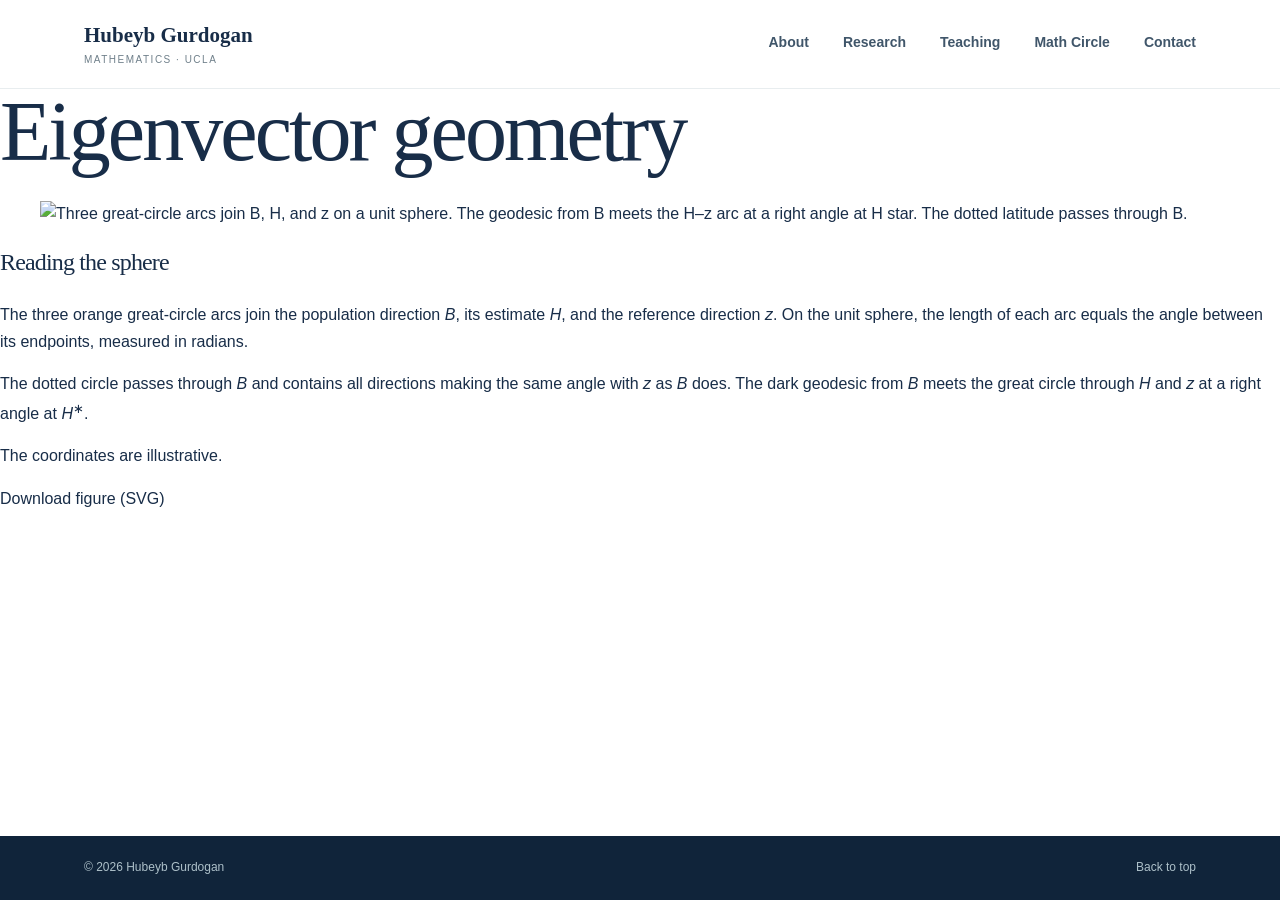
==== geometry.html @ 72672727 "Publish academic website" ====
<!doctype html>
<html lang="en">
<head>
  <meta charset="utf-8">
  <meta name="viewport" content="width=device-width, initial-scale=1">
  <meta name="description" content="Hubeyb Gurdogan, lecturer in mathematics at UCLA. Research, teaching, undergraduate mentorship, and contact information.">
  <title>Eigenvector geometry | Hubeyb Gurdogan</title>
  <link rel="stylesheet" href="/style.css">
  
<link rel="stylesheet" href="/geometry/sphere.css">
</head>
<body id="top">
  <a class="skip-link" href="#main">Skip to content</a>
  <header class="site-header">
    <div class="nav-wrap">
      <a class="brand" href="/">Hubeyb Gurdogan<span>Mathematics · UCLA</span></a>
      <nav aria-label="Main navigation"><a href="/">About</a> <a href="/research.html">Research</a> <a href="/teaching.html">Teaching</a> <a href="/math-circle.html">Math Circle</a> <a href="/contact.html">Contact</a></nav>
    </div>
  </header>
  
<main id="main" class="geometry-page">
  <h1>Eigenvector geometry</h1>
  <div class="geometry-layout">
    <figure class="sphere-figure"><img src="/geometry/eigenvector-geometry.svg" width="436" height="352"
           alt="Three great-circle arcs join B, H, and z on a unit sphere. The geodesic from B meets the H–z arc at a right angle at H star. The dotted latitude passes through B."></figure>

  <section class="geometry-notes">
    <h2>Reading the sphere</h2>
    <p>The three orange great-circle arcs join the population direction <i>B</i>, its estimate <i>H</i>, and the reference direction <i>z</i>. On the unit sphere, the length of each arc equals the angle between its endpoints, measured in radians.</p>
    <p>The dotted circle passes through <i>B</i> and contains all directions making the same angle with <i>z</i> as <i>B</i> does. The dark geodesic from <i>B</i> meets the great circle through <i>H</i> and <i>z</i> at a right angle at <i>H</i><sup>∗</sup>.</p>
    <p class="geometry-caption">The coordinates are illustrative.</p>
  <p><a href="/geometry/eigenvector-geometry.svg" download="eigenvector-geometry.svg">Download figure (SVG)</a></p>
  </section></div>
</main>
<footer><span>© 2026 Hubeyb Gurdogan</span><a href="#top">Back to top</a></footer>
</body>
</html>
---- style.css ----
:root{--ink:#182d48;--muted:#58697a;--blue:#285977;--paper:#fff;--line:#dce3e7;--accent:#b57553}*{box-sizing:border-box}html{scroll-behavior:smooth}body{margin:0;font-family:Arial,Helvetica,sans-serif;color:var(--ink);background:var(--paper);font-size:16px;line-height:1.65}a{color:inherit;text-decoration:none}a:hover{text-decoration:underline}a:focus-visible{outline:3px solid #b57553;outline-offset:4px}.site-header{background:white;border-bottom:1px solid #e8edef}.nav-wrap{max-width:1180px;margin:auto;min-height:88px;display:flex;align-items:center;justify-content:space-between;padding:0 34px}.brand{font-family:Georgia,serif;font-size:21px;font-weight:700;line-height:1.2}.brand span{display:block;font:10px Arial,sans-serif;letter-spacing:.15em;text-transform:uppercase;color:#70808b;margin-top:6px}nav{display:flex;gap:34px;font-size:14px;font-weight:600;color:#40566a}.hero{background:#f1f6f7}.hero-inner{max-width:1180px;margin:auto;padding:92px 34px 96px;display:grid;grid-template-columns:1fr .88fr;gap:80px;align-items:center}.eyebrow,.kicker{font-size:11px;font-weight:700;letter-spacing:.19em;color:#728894;margin:0 0 22px}h1,h2,h3,p{margin-top:0}h1,h2{font-family:Georgia,'Times New Roman',serif;font-weight:400;letter-spacing:-.035em}h1{font-size:clamp(55px,6.6vw,84px);line-height:1.03;margin-bottom:25px}.dot{color:var(--accent)}.hero-role{font-size:18px;line-height:1.55;font-weight:600;margin-bottom:18px}.hero-intro{color:var(--muted);max-width:450px;font-size:17px}.hero-links{display:flex;align-items:center;gap:28px;margin-top:30px}.button{background:var(--ink);color:white;padding:12px 19px;font-size:14px;font-weight:700}.text-link{font-size:14px;font-weight:700;border-bottom:1px solid #9aaeb7;padding:10px 0}.hero-art{background:#e7f0f1;border:1px solid #d6e4e5;padding:25px 26px 18px}.hero-art svg{width:100%;display:block}.art-label{font-size:10px;letter-spacing:.17em;color:#698290;font-weight:700}.art-label span{color:var(--accent);padding:0 4px}.hero-art p{font:italic 13px Georgia,serif;color:#78909a;margin:0}.section{max-width:1180px;margin:auto;padding:105px 34px;display:grid;grid-template-columns:170px 1fr;gap:30px;scroll-margin-top:20px}.section-label{font-size:11px;font-weight:700;letter-spacing:.15em;color:#778a94;padding-top:8px}.section-label span{color:#b77c5c;margin-right:14px}.section-content h2,.contact h2{font-size:clamp(34px,4vw,48px);line-height:1.14;margin-bottom:30px}.about-grid{display:grid;grid-template-columns:1.45fr 1fr;gap:68px}.about-grid p{color:#4e6070;font-size:17px}.about-grid aside{border-left:1px solid var(--line);padding-left:32px}.about-grid h3,.pub-title{font-size:12px;letter-spacing:.13em;text-transform:uppercase}.interest-list{list-style:none;padding:0;margin:20px 0}.interest-list li{margin:8px 0;color:#526675}.research{border-top:1px solid var(--line)}.section-heading{display:flex;justify-content:space-between;gap:50px;align-items:end}.section-heading>p{max-width:300px;color:var(--muted);font-size:15px}.section-heading .kicker{margin-bottom:12px}.topic-grid{display:grid;grid-template-columns:repeat(3,1fr);gap:0;margin:26px 0 55px;background:#f4f7f7}.topic-grid article{padding:26px 24px;border-right:1px solid #dde7e8}.topic-grid article:last-child{border:0}.topic-grid h3{font:20px Georgia,serif;margin:0 0 11px}.topic-grid p{font-size:14px;color:var(--muted);margin:0}.pub-title{margin-bottom:10px}.publication{border-bottom:1px solid var(--line);display:grid;grid-template-columns:70px 1fr;gap:20px;padding:19px 0}.publication>span{font-size:13px;color:#87949b}.publication a,.publication strong{font-family:Georgia,serif;font-size:18px;font-weight:400}.publication a{color:#245d80}.publication p{font-size:14px;color:#71818d;margin:5px 0 0}.teaching{border-top:1px solid var(--line)}.institution{margin-top:27px;padding-bottom:12px;border-bottom:2px solid var(--ink);font-size:11px;letter-spacing:.14em;font-weight:700;color:#788a94}.course{display:flex;justify-content:space-between;gap:25px;border-bottom:1px solid var(--line);padding:21px 0}.course h3{font:19px Georgia,serif;margin-bottom:4px}.course p{font-size:14px;color:#73828c;margin:0}.course .term{white-space:nowrap}.contact{background:#172e49;color:white}.contact-inner{max-width:1180px;margin:auto;padding:80px 34px;display:flex;justify-content:space-between;gap:50px}.contact .kicker{color:#a9c0c7}.contact h2{margin-bottom:15px}.contact p{color:#c2d0d8}.contact a{color:white;border-bottom:1px solid #90b4c4;padding-bottom:3px}.contact-meta{font-size:13px;letter-spacing:.04em;align-self:end}.contact-meta p:first-child{font-size:11px;letter-spacing:.15em;line-height:1.8}footer{background:#10243a;color:#adc0c9;display:flex;justify-content:space-between;padding:22px max(34px,calc((100vw - 1112px)/2));font-size:12px}@media(max-width:760px){.nav-wrap{padding:20px 22px;align-items:flex-start;gap:18px;flex-direction:column}nav{gap:20px;flex-wrap:wrap}.hero-inner{padding:65px 22px;grid-template-columns:1fr;gap:45px}.hero-art{max-width:460px}.section{padding:70px 22px;grid-template-columns:1fr;gap:17px}.about-grid{grid-template-columns:1fr;gap:15px}.about-grid aside{padding-left:20px}.section-heading{display:block}.topic-grid{grid-template-columns:1fr}.topic-grid article{border-right:0;border-bottom:1px solid #dde7e8}.course{display:block}.course .term{margin-top:9px}.contact-inner{padding:65px 22px;flex-direction:column}.contact-meta{align-self:start}footer{padding:22px}}

/* Navigation and independent academic pages */
body { min-height: 100vh; display: flex; flex-direction: column; }
main { flex: 1; }
.skip-link { position: absolute; left: 1rem; top: -5rem; z-index: 2; background: white; padding: .5rem 1rem; }
.skip-link:focus { top: 1rem; }
.site-header nav a { padding: .45rem 0; border-bottom: 2px solid transparent; }
.site-header nav a[aria-current="page"] { color: var(--ink); border-bottom-color: var(--accent); }
.about { display: block; }
.page-intro { background: #f1f6f7; border-bottom: 1px solid var(--line); }
.page-intro > div, .page-columns, .contact-details { max-width: 1180px; margin: auto; padding-inline: 34px; }
.page-intro > div { padding-block: clamp(3rem, 6vw, 5.25rem); }
.page-intro h1 { font-size: clamp(3rem, 6vw, 5rem); margin: 0; }
.page-intro p { margin: 1.25rem 0 0; max-width: 44rem; color: #465b69; font-size: 1.2rem; line-height: 1.6; }
.page-columns { display: grid; grid-template-columns: minmax(185px, 1fr) minmax(0, 3.4fr); gap: clamp(2rem, 7vw, 6rem); padding-block: 3.75rem 5rem; }
.contents-nav { align-self: start; position: sticky; top: 2rem; display: grid; gap: .5rem; border-left: 2px solid var(--line); padding-left: 1rem; }
.contents-nav span { font-size: .875rem; font-weight: bold; margin-bottom: .4rem; }
.contents-nav a { font-weight: normal; color: var(--blue); }
.page-body { max-width: 49rem; width: 100%; }
.page-body h2, .contact-details h2 { font-size: clamp(1.7rem, 3vw, 2.35rem); line-height: 1.16; margin-bottom: 1.15rem; }
.area, .mentoring, .paper-list, .course-list { scroll-margin-top: 2rem; }
.area { border-bottom: 1px solid var(--line); margin-bottom: 2rem; padding-bottom: 1.9rem; }
.area p, .mentoring article > p, .contact-details p { font-size: 1.07rem; line-height: 1.72; color: #415563; margin: 0; }
.mentoring { margin-top: 3.75rem; }
.mentoring article { padding: 1.1rem 0 1.4rem; border-bottom: 1px solid var(--line); }
.mentoring header { display: flex; align-items: baseline; justify-content: space-between; gap: .75rem; margin-bottom: .5rem; }
.mentoring header p { font-size: .925rem; color: #536876; margin: 0; }
.mentoring h3 { font: 1.35rem Georgia, serif; margin: 0; }
.project-sources { display: flex; flex-wrap: wrap; gap: .5rem 1.5rem; list-style: none; margin: 1rem 0 0; padding: 0; }
.profile-column p a, .project-sources a, .mentoring a, .contact-details a, .paper-list a { color: var(--blue); text-decoration: underline; text-decoration-color: #9ab1bd; text-underline-offset: .17em; }
.course h3 { line-height: 1.4; }
.course p, .publication p, .publication > span { color: #566976; }
.contact-details { width: 100%; padding-block: 3rem 5rem; display: grid; grid-template-columns: repeat(2, minmax(0,1fr)); gap: 2rem; }
.contact-details section { border-top: 1px solid var(--line); padding-top: 1.5rem; }
.contact-details p + p { margin-top: 1rem; }

@media (max-width: 760px) {
  .page-columns { grid-template-columns: 1fr; gap: 2rem; padding-block: 2rem 3rem; }
  .page-intro > div, .page-columns, .contact-details { padding-inline: 22px; }
  .contents-nav { position: static; display: flex; gap: .35rem 1rem; flex-wrap: wrap; }
  .contents-nav span { flex-basis: 100%; margin: 0; }
  .mentoring header { display: block; }
  .contact-details { grid-template-columns: 1fr; }
}
@media (prefers-reduced-motion: reduce) { html { scroll-behavior: auto; } }
.publication .recording { margin-top: .8rem; }
.publication .recording a { font: 600 .95rem/1.6 Arial, sans-serif; }
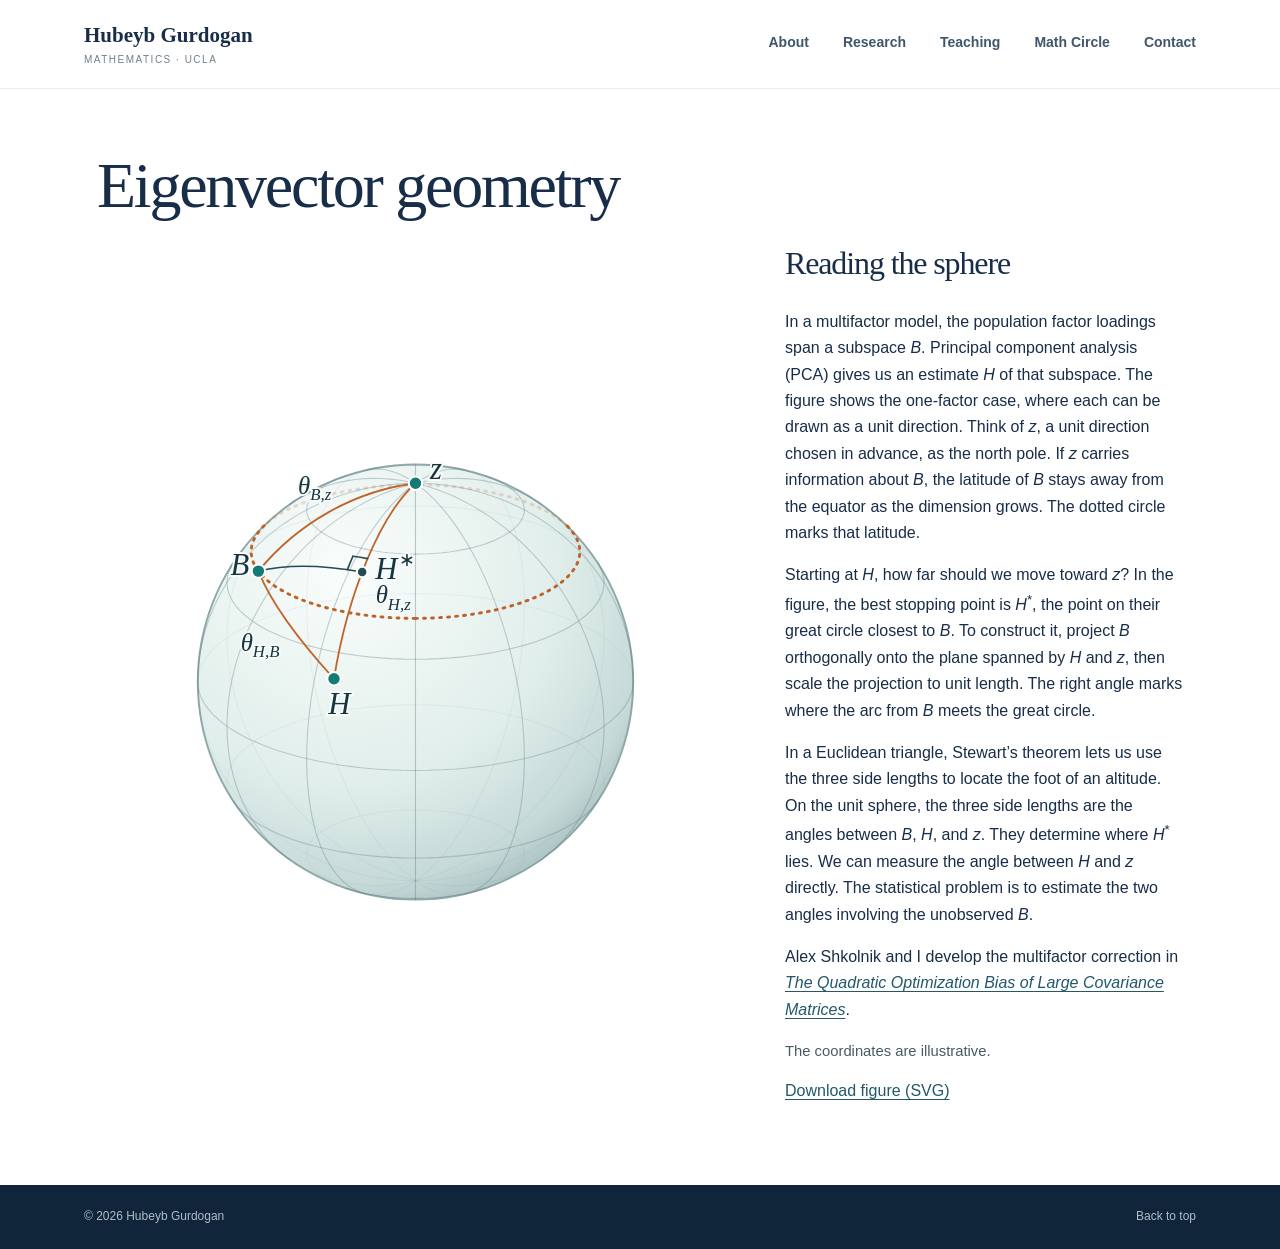
==== commit ecdf6b1c: "Explain the geometry of the PCA correction" ====
--- a/geometry.html
+++ b/geometry.html
@@ -26,8 +26,10 @@
 
   <section class="geometry-notes">
     <h2>Reading the sphere</h2>
-    <p>The three orange great-circle arcs join the population direction <i>B</i>, its estimate <i>H</i>, and the reference direction <i>z</i>. On the unit sphere, the length of each arc equals the angle between its endpoints, measured in radians.</p>
-    <p>The dotted circle passes through <i>B</i> and contains all directions making the same angle with <i>z</i> as <i>B</i> does. The dark geodesic from <i>B</i> meets the great circle through <i>H</i> and <i>z</i> at a right angle at <i>H</i><sup>∗</sup>.</p>
+    <p>In a multifactor model, the population factor loadings span a subspace <i>B</i>. Principal component analysis (PCA) gives us an estimate <i>H</i> of that subspace. The figure shows the one-factor case, where each can be drawn as a unit direction. Think of <i>z</i>, a unit direction chosen in advance, as the north pole. If <i>z</i> carries information about <i>B</i>, the latitude of <i>B</i> stays away from the equator as the dimension grows. The dotted circle marks that latitude.</p>
+    <p>Starting at <i>H</i>, how far should we move toward <i>z</i>? In the figure, the best stopping point is <i>H</i><sup>*</sup>, the point on their great circle closest to <i>B</i>. To construct it, project <i>B</i> orthogonally onto the plane spanned by <i>H</i> and <i>z</i>, then scale the projection to unit length. The right angle marks where the arc from <i>B</i> meets the great circle.</p>
+    <p>In a Euclidean triangle, Stewart’s theorem lets us use the three side lengths to locate the foot of an altitude. On the unit sphere, the three side lengths are the angles between <i>B</i>, <i>H</i>, and <i>z</i>. They determine where <i>H</i><sup>*</sup> lies. We can measure the angle between <i>H</i> and <i>z</i> directly. The statistical problem is to estimate the two angles involving the unobserved <i>B</i>.</p>
+    <p>Alex Shkolnik and I develop the multifactor correction in <a href="https://arxiv.org/abs/2410.03053"><cite>The Quadratic Optimization Bias of Large Covariance Matrices</cite></a>.</p>
     <p class="geometry-caption">The coordinates are illustrative.</p>
   <p><a href="/geometry/eigenvector-geometry.svg" download="eigenvector-geometry.svg">Download figure (SVG)</a></p>
   </section></div>
--- a/geometry/sphere.css
+++ b/geometry/sphere.css
@@ -0,0 +1,25 @@
+.sphere-figure { min-width: 0; margin: 0; text-align: center; }
+.sphere-figure img { display: block; width: 100%; height: auto; }
+.geometry-notes a { color: #22586a; text-decoration: underline; text-underline-offset: .2em; }
+.geometry-caption { font-size: .925rem; color: #485b64; }
+.geometry-page { width: min(1150px, 100%); margin: 0 auto; padding: clamp(2rem, 5vw, 5rem) clamp(1rem, 3vw, 2rem); }
+.geometry-page h1 { font-size: clamp(2.5rem, 5vw, 4.4rem); }
+.geometry-layout { display: grid; grid-template-columns: 1.6fr 1fr; gap: clamp(1.5rem, 4vw, 4rem); align-items: center; }
+.geometry-notes h2 { font-size: 2rem; line-height: 1.2; }
+@media (max-width: 760px) { .geometry-layout { grid-template-columns: 1fr; } }
+
+.profile-page { display: flex; flex-direction: column; background: #f1f6f7; }
+.profile-column {
+  flex: 1;
+  display: flex;
+  flex-direction: column;
+  width: 100%;
+  max-width: 48rem;
+  margin-inline: auto;
+  padding: clamp(2rem, 4vw, 3.75rem) clamp(1.35rem, 4vw, 2rem) 1.4rem;
+}
+.profile-column h1 { font-size: clamp(2.8rem, 6vw, 4.75rem); margin-bottom: .65rem; }
+.profile-column p { margin: 0 0 .85rem; font-size: 1.06rem; color: #415563; line-height: 1.65; }
+.profile-column .hero-links { margin-top: 1.2rem; }
+.profile-column .sphere-figure { width: min(100%, 27.25rem); padding-top: 1.55rem; margin: auto auto 0; }
+.profile-column .sphere-figure a { display: block; }
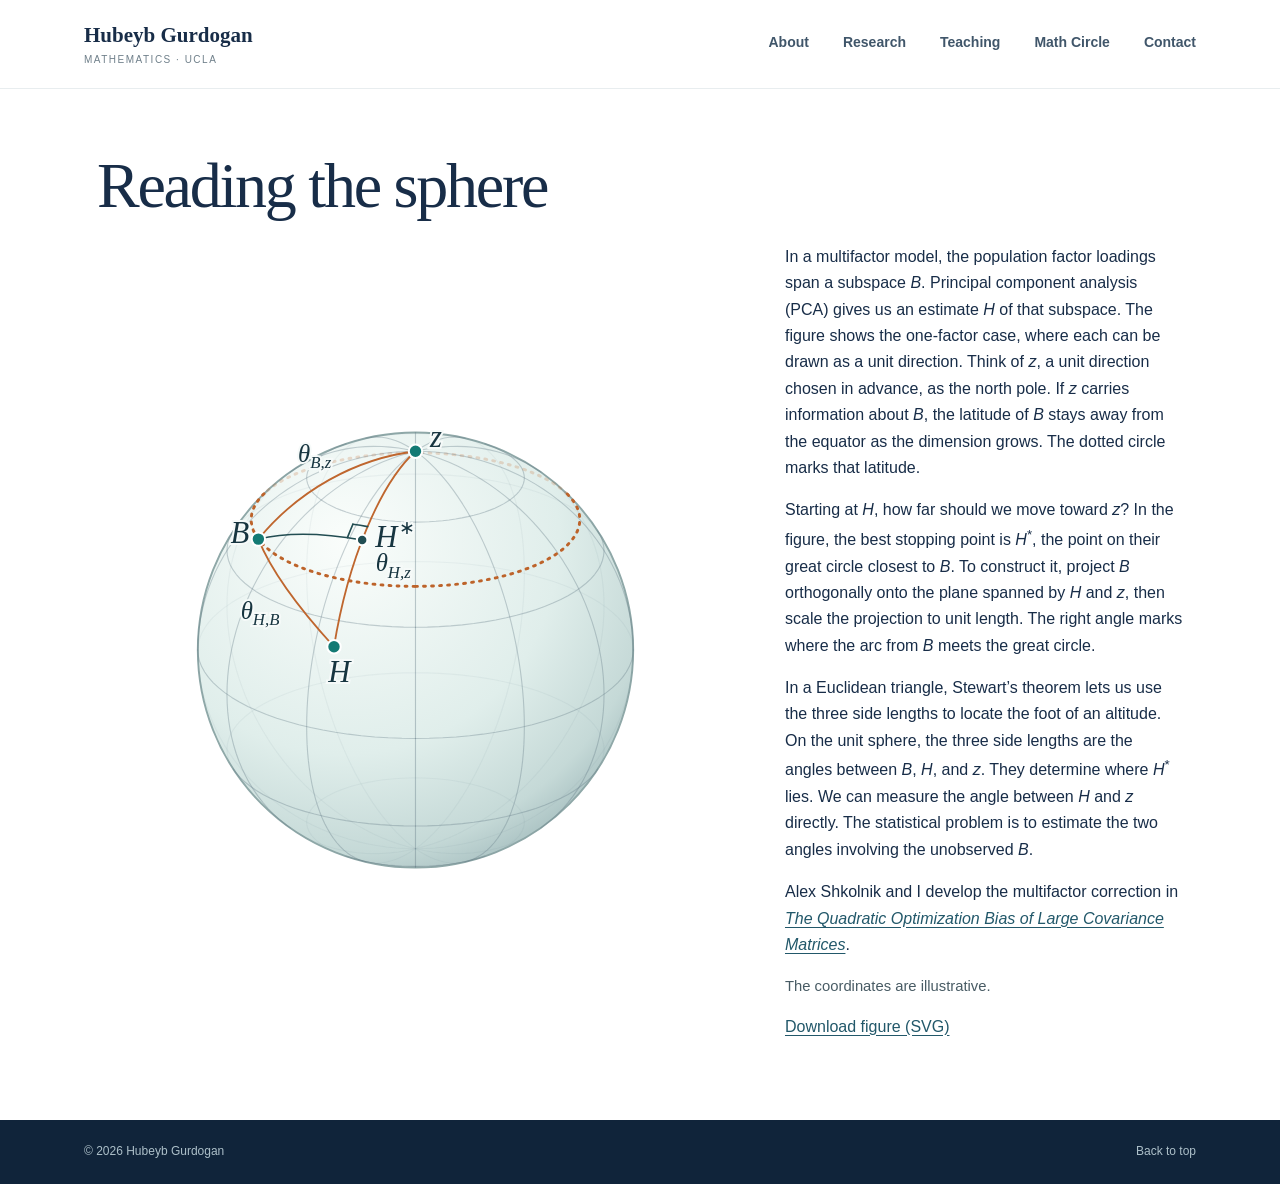
==== commit 0715877e: "Use Reading the sphere as the sole page heading" ====
--- a/geometry.html
+++ b/geometry.html
@@ -4,7 +4,7 @@
   <meta charset="utf-8">
   <meta name="viewport" content="width=device-width, initial-scale=1">
   <meta name="description" content="Hubeyb Gurdogan, lecturer in mathematics at UCLA. Research, teaching, undergraduate mentorship, and contact information.">
-  <title>Eigenvector geometry | Hubeyb Gurdogan</title>
+  <title>Reading the sphere | Hubeyb Gurdogan</title>
   <link rel="stylesheet" href="/style.css">
   
 <link rel="stylesheet" href="/geometry/sphere.css">
@@ -19,13 +19,12 @@
   </header>
   
 <main id="main" class="geometry-page">
-  <h1>Eigenvector geometry</h1>
+  <h1>Reading the sphere</h1>
   <div class="geometry-layout">
     <figure class="sphere-figure"><img src="/geometry/eigenvector-geometry.svg" width="436" height="352"
            alt="Three great-circle arcs join B, H, and z on a unit sphere. The geodesic from B meets the H–z arc at a right angle at H star. The dotted latitude passes through B."></figure>
 
   <section class="geometry-notes">
-    <h2>Reading the sphere</h2>
     <p>In a multifactor model, the population factor loadings span a subspace <i>B</i>. Principal component analysis (PCA) gives us an estimate <i>H</i> of that subspace. The figure shows the one-factor case, where each can be drawn as a unit direction. Think of <i>z</i>, a unit direction chosen in advance, as the north pole. If <i>z</i> carries information about <i>B</i>, the latitude of <i>B</i> stays away from the equator as the dimension grows. The dotted circle marks that latitude.</p>
     <p>Starting at <i>H</i>, how far should we move toward <i>z</i>? In the figure, the best stopping point is <i>H</i><sup>*</sup>, the point on their great circle closest to <i>B</i>. To construct it, project <i>B</i> orthogonally onto the plane spanned by <i>H</i> and <i>z</i>, then scale the projection to unit length. The right angle marks where the arc from <i>B</i> meets the great circle.</p>
     <p>In a Euclidean triangle, Stewart’s theorem lets us use the three side lengths to locate the foot of an altitude. On the unit sphere, the three side lengths are the angles between <i>B</i>, <i>H</i>, and <i>z</i>. They determine where <i>H</i><sup>*</sup> lies. We can measure the angle between <i>H</i> and <i>z</i> directly. The statistical problem is to estimate the two angles involving the unobserved <i>B</i>.</p>
